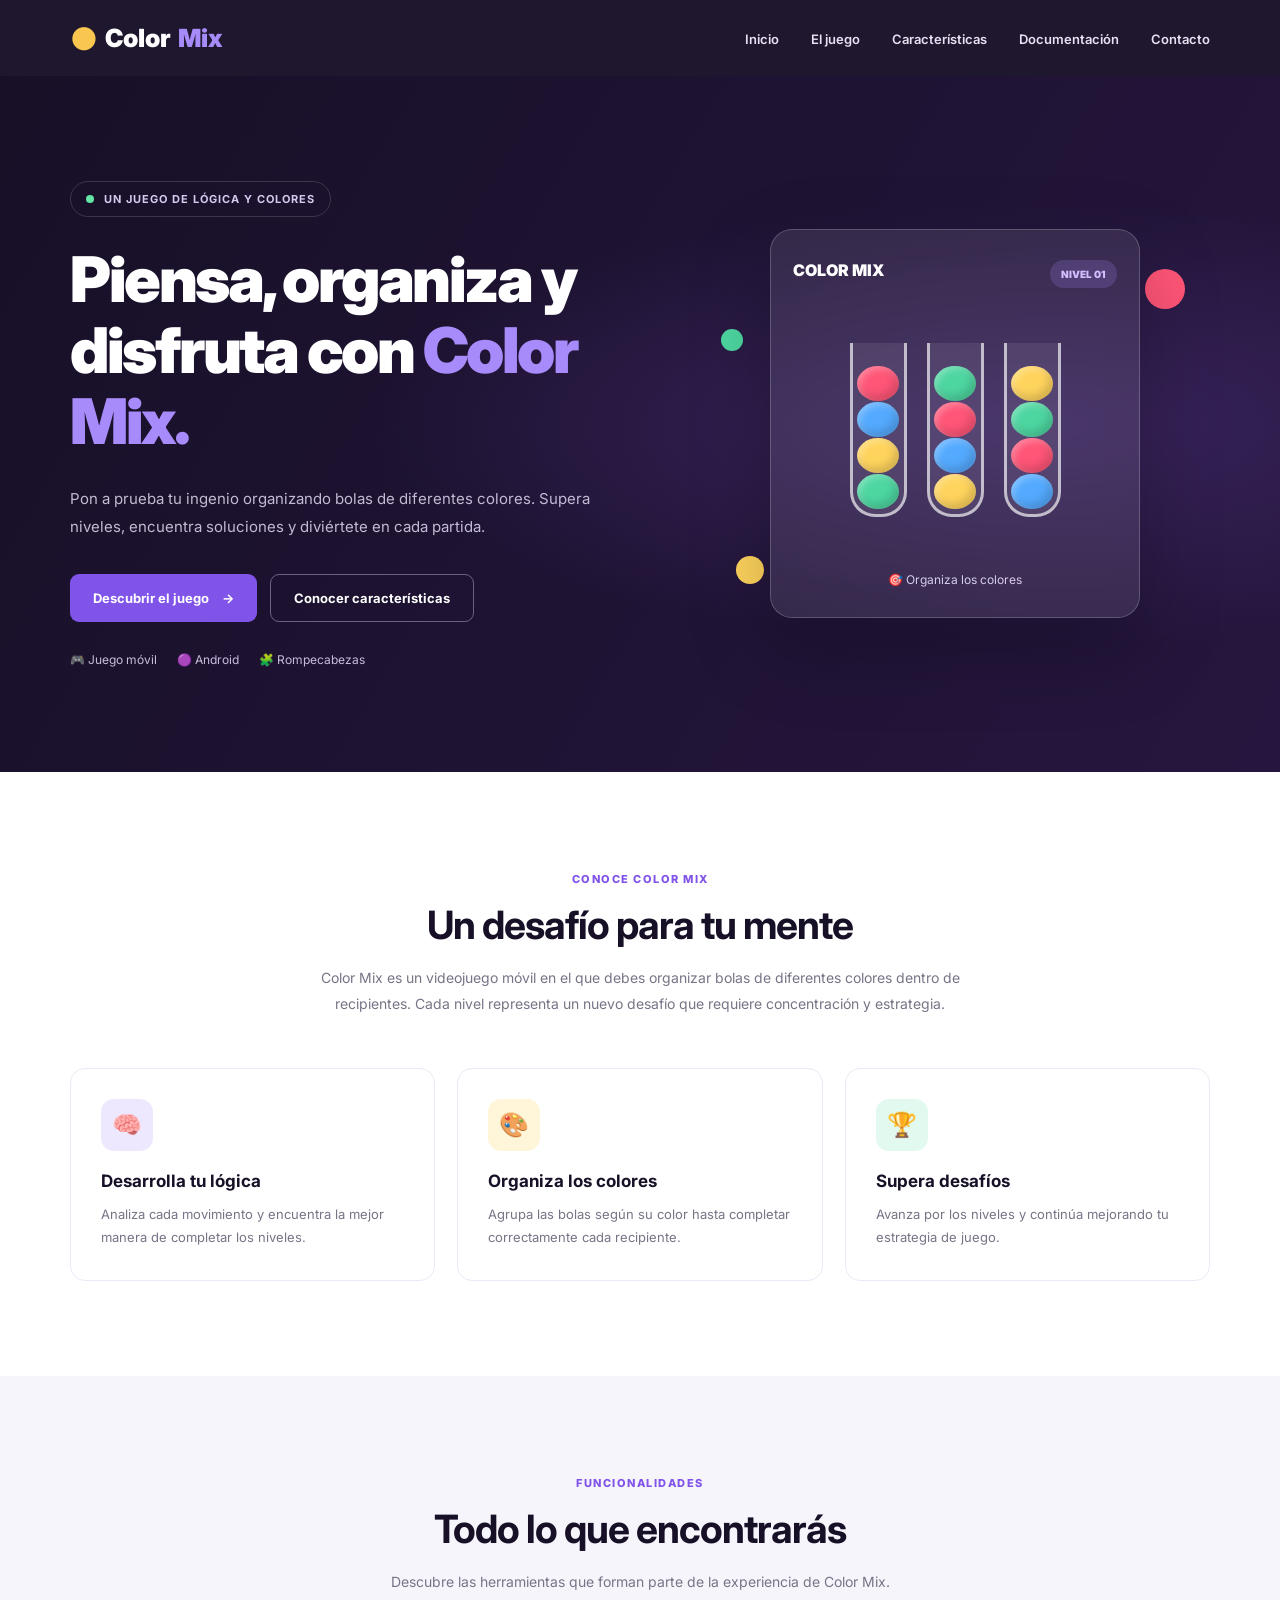
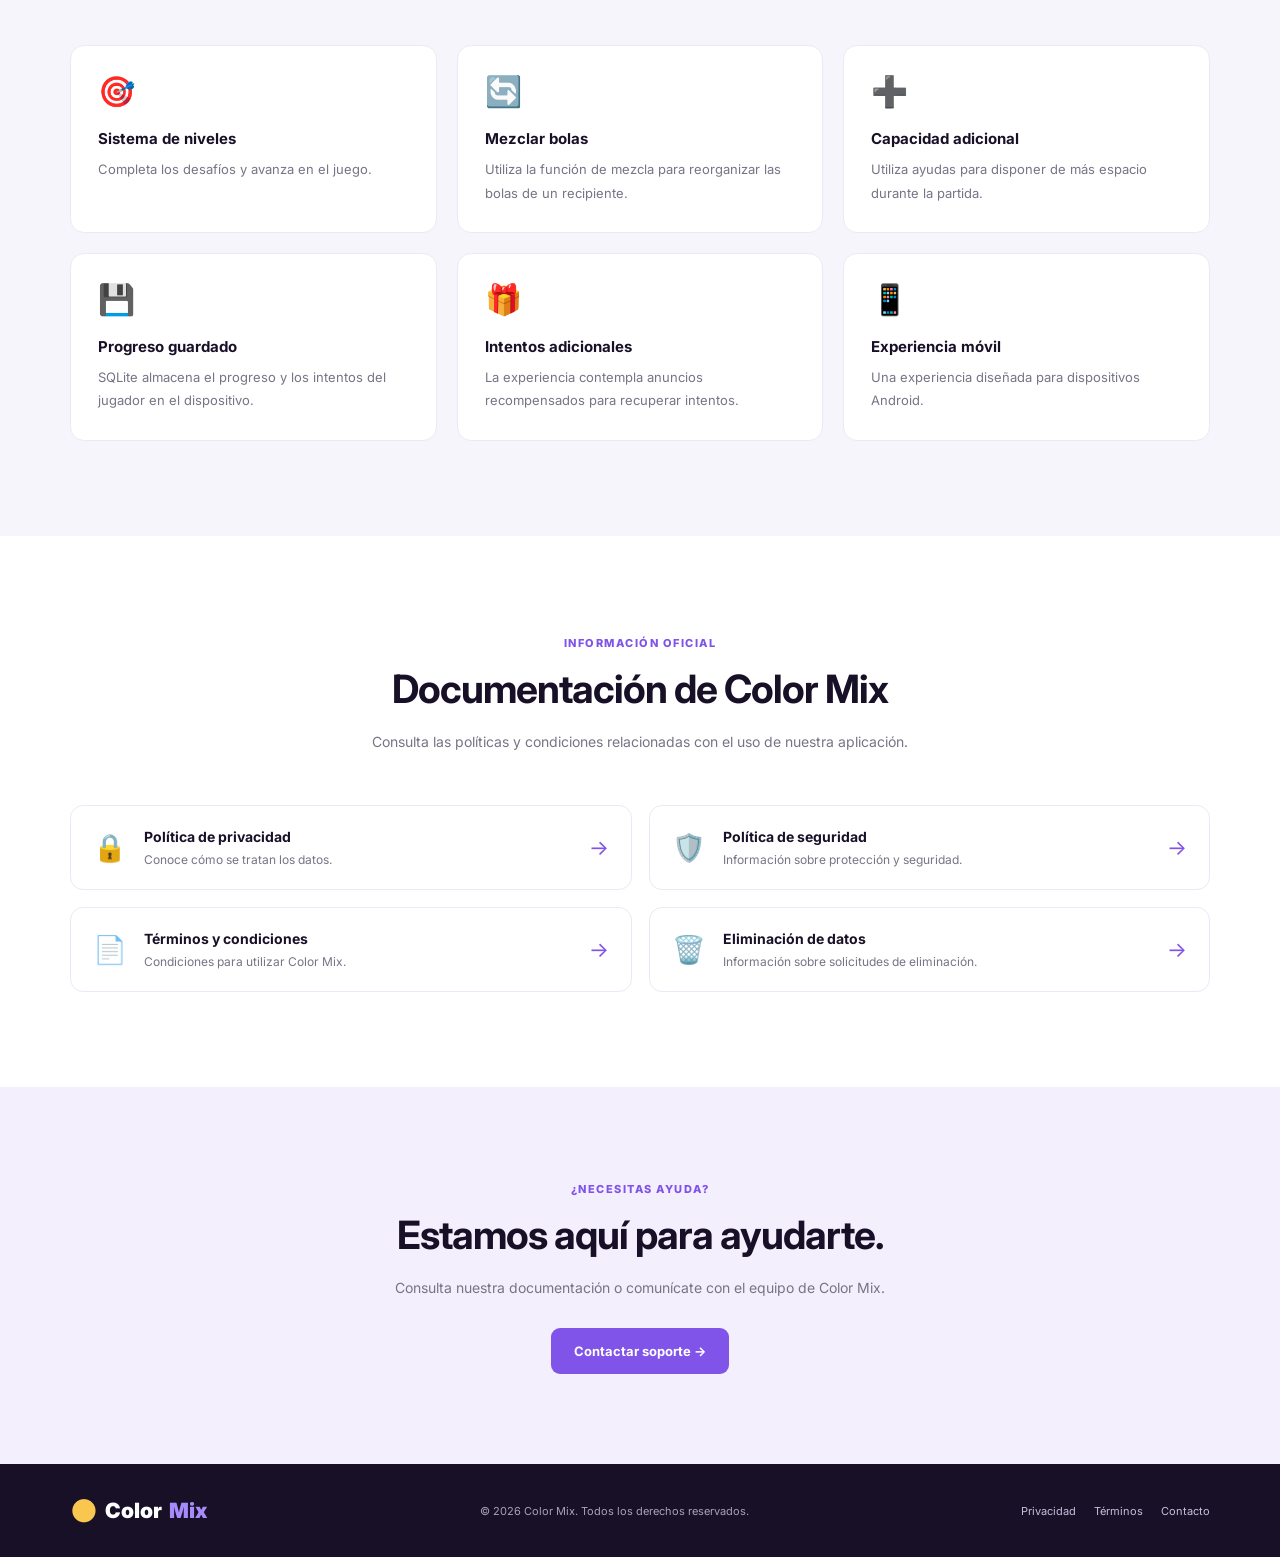
==== index.html @ a649b4f4 "first commit" ====
<!DOCTYPE html>
<html lang="es">
<head>
    <meta charset="UTF-8">
    <meta name="viewport" content="width=device-width, initial-scale=1.0">

    <meta name="description"
          content="Descubre Color Mix, un divertido juego móvil de lógica donde debes organizar bolas de colores en diferentes recipientes.">

    <meta name="theme-color" content="#171027">

    <title>Color Mix | Juego de colores</title>

    <link rel="stylesheet" href="css/styles.css">
</head>

<body>

    <!-- NAVEGACIÓN -->
    <header class="header">
        <nav class="navbar container">

            <a href="#inicio" class="logo">
                <span class="logo-icon">●</span>
                Color<span>Mix</span>
            </a>

            <button class="menu-toggle"
                    id="menuToggle"
                    aria-label="Abrir menú"
                    aria-expanded="false">
                ☰
            </button>

            <ul class="nav-links" id="navLinks">
                <li><a href="#inicio">Inicio</a></li>
                <li><a href="#juego">El juego</a></li>
                <li><a href="#caracteristicas">Características</a></li>
                <li><a href="#documentacion">Documentación</a></li>
                <li><a href="#contacto">Contacto</a></li>
            </ul>

        </nav>
    </header>


    <main>

        <!-- PRESENTACIÓN -->
        <section class="hero" id="inicio">

            <div class="container hero-content">

                <div class="hero-text">

                    <span class="eyebrow">
                        <span class="status-dot"></span>
                        UN JUEGO DE LÓGICA Y COLORES
                    </span>

                    <h1>
                        Piensa, organiza
                        y disfruta con
                        <span>Color Mix.</span>
                    </h1>

                    <p>
                        Pon a prueba tu ingenio organizando bolas de
                        diferentes colores. Supera niveles, encuentra
                        soluciones y diviértete en cada partida.
                    </p>

                    <div class="hero-buttons">
                        <a href="#juego" class="btn btn-primary">
                            Descubrir el juego
                            <span>→</span>
                        </a>

                        <a href="#caracteristicas" class="btn btn-outline">
                            Conocer características
                        </a>
                    </div>

                    <div class="hero-info">
                        <span>🎮 Juego móvil</span>
                        <span>🟣 Android</span>
                        <span>🧩 Rompecabezas</span>
                    </div>

                </div>


                <!-- ILUSTRACIÓN TEMPORAL DEL JUEGO -->
                <div class="hero-visual">

                    <div class="game-card">

                        <div class="game-card-header">
                            <span>COLOR MIX</span>
                            <span class="level-badge">NIVEL 01</span>
                        </div>

                        <div class="tubes">

                            <div class="tube">
                                <span class="ball ball-red"></span>
                                <span class="ball ball-blue"></span>
                                <span class="ball ball-yellow"></span>
                                <span class="ball ball-green"></span>
                            </div>

                            <div class="tube">
                                <span class="ball ball-green"></span>
                                <span class="ball ball-red"></span>
                                <span class="ball ball-blue"></span>
                                <span class="ball ball-yellow"></span>
                            </div>

                            <div class="tube">
                                <span class="ball ball-yellow"></span>
                                <span class="ball ball-green"></span>
                                <span class="ball ball-red"></span>
                                <span class="ball ball-blue"></span>
                            </div>

                        </div>

                        <div class="game-card-footer">
                            <span>🎯 Organiza los colores</span>
                        </div>

                    </div>

                    <div class="floating-ball floating-one"></div>
                    <div class="floating-ball floating-two"></div>
                    <div class="floating-ball floating-three"></div>

                </div>

            </div>

        </section>


        <!-- SOBRE EL JUEGO -->
        <section class="section" id="juego">

            <div class="container">

                <div class="section-heading">
                    <span class="section-label">CONOCE COLOR MIX</span>

                    <h2>Un desafío para tu mente</h2>

                    <p>
                        Color Mix es un videojuego móvil en el que debes
                        organizar bolas de diferentes colores dentro
                        de recipientes. Cada nivel representa un nuevo
                        desafío que requiere concentración y estrategia.
                    </p>
                </div>

                <div class="about-grid">

                    <article class="about-card">
                        <div class="card-icon purple">🧠</div>
                        <h3>Desarrolla tu lógica</h3>
                        <p>
                            Analiza cada movimiento y encuentra la
                            mejor manera de completar los niveles.
                        </p>
                    </article>

                    <article class="about-card">
                        <div class="card-icon yellow">🎨</div>
                        <h3>Organiza los colores</h3>
                        <p>
                            Agrupa las bolas según su color hasta
                            completar correctamente cada recipiente.
                        </p>
                    </article>

                    <article class="about-card">
                        <div class="card-icon green">🏆</div>
                        <h3>Supera desafíos</h3>
                        <p>
                            Avanza por los niveles y continúa
                            mejorando tu estrategia de juego.
                        </p>
                    </article>

                </div>

            </div>

        </section>


        <!-- CARACTERÍSTICAS -->
        <section class="section features-section" id="caracteristicas">

            <div class="container">

                <div class="section-heading">
                    <span class="section-label">FUNCIONALIDADES</span>

                    <h2>Todo lo que encontrarás</h2>

                    <p>
                        Descubre las herramientas que forman parte
                        de la experiencia de Color Mix.
                    </p>
                </div>

                <div class="features-grid">

                    <article class="feature-card">
                        <span class="feature-icon">🎯</span>
                        <h3>Sistema de niveles</h3>
                        <p>
                            Completa los desafíos y avanza en el juego.
                        </p>
                    </article>

                    <article class="feature-card">
                        <span class="feature-icon">🔄</span>
                        <h3>Mezclar bolas</h3>
                        <p>
                            Utiliza la función de mezcla para reorganizar
                            las bolas de un recipiente.
                        </p>
                    </article>

                    <article class="feature-card">
                        <span class="feature-icon">➕</span>
                        <h3>Capacidad adicional</h3>
                        <p>
                            Utiliza ayudas para disponer de más espacio
                            durante la partida.
                        </p>
                    </article>

                    <article class="feature-card">
                        <span class="feature-icon">💾</span>
                        <h3>Progreso guardado</h3>
                        <p>
                            SQLite almacena el progreso y los intentos
                            del jugador en el dispositivo.
                        </p>
                    </article>

                    <article class="feature-card">
                        <span class="feature-icon">🎁</span>
                        <h3>Intentos adicionales</h3>
                        <p>
                            La experiencia contempla anuncios
                            recompensados para recuperar intentos.
                        </p>
                    </article>

                    <article class="feature-card">
                        <span class="feature-icon">📱</span>
                        <h3>Experiencia móvil</h3>
                        <p>
                            Una experiencia diseñada para dispositivos
                            Android.
                        </p>
                    </article>

                </div>

            </div>

        </section>


        <!-- DOCUMENTACIÓN -->
        <section class="section documentation-section" id="documentacion">

            <div class="container">

                <div class="section-heading">
                    <span class="section-label">INFORMACIÓN OFICIAL</span>

                    <h2>Documentación de Color Mix</h2>

                    <p>
                        Consulta las políticas y condiciones relacionadas
                        con el uso de nuestra aplicación.
                    </p>
                </div>

                <div class="documents-grid">

                    <a href="pages/privacidad.html" class="document-card">
                        <span>🔒</span>
                        <div>
                            <h3>Política de privacidad</h3>
                            <p>Conoce cómo se tratan los datos.</p>
                        </div>
                        <span class="document-arrow">→</span>
                    </a>

                    <a href="pages/seguridad.html" class="document-card">
                        <span>🛡️</span>
                        <div>
                            <h3>Política de seguridad</h3>
                            <p>Información sobre protección y seguridad.</p>
                        </div>
                        <span class="document-arrow">→</span>
                    </a>

                    <a href="pages/terminos.html" class="document-card">
                        <span>📄</span>
                        <div>
                            <h3>Términos y condiciones</h3>
                            <p>Condiciones para utilizar Color Mix.</p>
                        </div>
                        <span class="document-arrow">→</span>
                    </a>

                    <a href="pages/eliminacion-datos.html" class="document-card">
                        <span>🗑️</span>
                        <div>
                            <h3>Eliminación de datos</h3>
                            <p>Información sobre solicitudes de eliminación.</p>
                        </div>
                        <span class="document-arrow">→</span>
                    </a>

                </div>

            </div>

        </section>


        <!-- CONTACTO -->
        <section class="contact-section" id="contacto">

            <div class="container contact-content">

                <span class="section-label">¿NECESITAS AYUDA?</span>

                <h2>Estamos aquí para ayudarte.</h2>

                <p>
                    Consulta nuestra documentación o comunícate
                    con el equipo de Color Mix.
                </p>

                <!-- Agregaremos el correo cuando lo definamos -->
                <a href="mailto:soporte@colormixgame.com"
                   class="btn btn-primary">
                    Contactar soporte →
                </a>

            </div>

        </section>

    </main>


    <!-- PIE DE PÁGINA -->
    <footer class="footer">

        <div class="container footer-content">

            <a href="#inicio" class="logo footer-logo">
                <span class="logo-icon">●</span>
                Color<span>Mix</span>
            </a>

            <p>
                © <span id="currentYear"></span> Color Mix.
                Todos los derechos reservados.
            </p>

            <div class="footer-links">
                <a href="pages/privacidad.html">Privacidad</a>
                <a href="pages/terminos.html">Términos</a>
                <a href="pages/contacto.html">Contacto</a>
            </div>

        </div>

    </footer>


    <script src="js/script.js"></script>

</body>
</html>
---- css/styles.css ----
/* =================================
   CONFIGURACIÓN GENERAL
================================= */

@import url('https://fonts.googleapis.com/css2?family=Inter:wght@400;500;600;700;800;900&display=swap');

:root {
    --primary: #8053e9;
    --primary-dark: #6135c4;
    --dark: #171027;
    --dark-light: #211638;
    --text: #292438;
    --muted: #777486;
    --background: #ffffff;
    --light: #f7f5fc;
    --border: #ece8f5;
}

* {
    margin: 0;
    padding: 0;
    box-sizing: border-box;
}

html {
    scroll-behavior: smooth;
    scroll-padding-top: 85px;
}

body {
    font-family: 'Inter', sans-serif;
    color: var(--text);
    background: var(--background);
}

a {
    text-decoration: none;
}

.container {
    width: min(1140px, 90%);
    margin: auto;
}


/* =================================
   NAVEGACIÓN
================================= */

.header {
    position: sticky;
    top: 0;
    z-index: 1000;
    background: rgba(23, 16, 39, 0.97);
    backdrop-filter: blur(12px);
}

.navbar {
    height: 76px;
    display: flex;
    justify-content: space-between;
    align-items: center;
}

.logo {
    color: white;
    font-size: 25px;
    font-weight: 900;
    display: flex;
    align-items: center;
    gap: 7px;
}

.logo > span:last-child {
    color: #a78bfa;
}

.logo-icon {
    color: #f9c74f;
    font-size: 31px;
}

.nav-links {
    display: flex;
    align-items: center;
    gap: 32px;
    list-style: none;
}

.nav-links a {
    color: #e7e1f3;
    font-size: 13px;
    font-weight: 600;
    transition: color 0.2s;
}

.nav-links a:hover {
    color: #b69aff;
}

.menu-toggle {
    display: none;
    border: none;
    background: transparent;
    color: white;
    font-size: 28px;
    cursor: pointer;
}


/* =================================
   PRESENTACIÓN PRINCIPAL
================================= */

.hero {
    background:
        radial-gradient(ellipse at 80% 50%, #39245d 0%, transparent 45%),
        linear-gradient(120deg, #171027, #26163f);

    color: white;
    padding: 105px 0;
    overflow: hidden;
}

.hero-content {
    display: grid;
    grid-template-columns: 1fr 0.9fr;
    align-items: center;
    gap: 65px;
}

.eyebrow {
    display: inline-flex;
    align-items: center;
    gap: 10px;
    padding: 10px 15px;
    border: 1px solid rgba(255,255,255,0.15);
    border-radius: 30px;
    color: #d5c9ed;
    font-size: 11px;
    font-weight: 700;
    letter-spacing: 1px;
}

.status-dot {
    width: 8px;
    height: 8px;
    border-radius: 50%;
    background: #64e6a5;
}

.hero h1 {
    font-size: clamp(40px, 5vw, 63px);
    font-weight: 900;
    line-height: 1.13;
    margin: 27px 0;
    letter-spacing: -2.5px;
}

.hero h1 span {
    color: #a78bfa;
}

.hero-text > p {
    color: #c3bad3;
    line-height: 1.9;
    font-size: 15px;
    max-width: 520px;
}

.hero-buttons {
    display: flex;
    gap: 13px;
    flex-wrap: wrap;
    margin-top: 32px;
}

.btn {
    display: inline-flex;
    justify-content: center;
    align-items: center;
    gap: 13px;
    padding: 15px 23px;
    border-radius: 9px;
    font-size: 13px;
    font-weight: 700;
    transition: 0.2s;
}

.btn-primary {
    background: var(--primary);
    color: white;
}

.btn-primary:hover {
    background: var(--primary-dark);
    transform: translateY(-3px);
}

.btn-outline {
    color: white;
    border: 1px solid #6f607f;
}

.btn-outline:hover {
    background: rgba(255,255,255,0.09);
}

.hero-info {
    display: flex;
    flex-wrap: wrap;
    gap: 20px;
    margin-top: 30px;
    color: #c8bddb;
    font-size: 12px;
}


/* =================================
   ILUSTRACIÓN DEL JUEGO
================================= */

.hero-visual {
    min-height: 390px;
    display: flex;
    justify-content: center;
    align-items: center;
    position: relative;
}

.game-card {
    width: min(100%, 370px);
    padding: 30px 22px;
    border: 1px solid rgba(255,255,255,0.2);
    background: rgba(255,255,255,0.09);
    border-radius: 22px;
    backdrop-filter: blur(15px);
    box-shadow: 0 30px 80px rgba(0,0,0,0.25);
    z-index: 2;
}

.game-card-header {
    display: flex;
    justify-content: space-between;
    color: white;
    font-weight: 900;
    font-size: 16px;
}

.level-badge {
    color: #d4c0ff;
    font-size: 10px;
    background: rgba(167,139,250,0.2);
    padding: 8px 11px;
    border-radius: 20px;
}

.tubes {
    display: flex;
    justify-content: center;
    gap: 20px;
    margin: 55px 0;
}

.tube {
    width: 57px;
    height: 174px;
    display: flex;
    flex-direction: column;
    justify-content: flex-end;
    align-items: center;
    gap: 1px;
    overflow: hidden;
    border: 3px solid rgba(255,255,255,0.65);
    border-top: none;
    border-radius: 0 0 25px 25px;
    background: rgba(255,255,255,0.08);
    padding-bottom: 5px;
}

.ball {
    width: 42px;
    height: 35px;
    border-radius: 50%;
    flex-shrink: 0;
    box-shadow: inset -4px -5px 8px rgba(0,0,0,0.17),
                inset 3px 3px 7px rgba(255,255,255,0.3);
}

.ball-red {
    background: #ff5577;
}

.ball-blue {
    background: #54aaff;
}

.ball-yellow {
    background: #ffd45d;
}

.ball-green {
    background: #4dd6a0;
}

.game-card-footer {
    text-align: center;
    color: #d9cdec;
    font-size: 12px;
}

.floating-ball {
    width: 40px;
    height: 40px;
    border-radius: 50%;
    position: absolute;
}

.floating-one {
    background: #ff5577;
    top: 40px;
    right: 25px;
}

.floating-two {
    background: #ffd45d;
    bottom: 35px;
    left: 35px;
    width: 28px;
    height: 28px;
}

.floating-three {
    background: #4dd6a0;
    top: 100px;
    left: 20px;
    width: 22px;
    height: 22px;
}


/* =================================
   SECCIONES GENERALES
================================= */

.section {
    padding: 95px 0;
}

.section-heading {
    max-width: 680px;
    margin: 0 auto 50px;
    text-align: center;
}

.section-label {
    display: inline-block;
    color: var(--primary);
    font-size: 11px;
    font-weight: 800;
    letter-spacing: 1.5px;
    margin-bottom: 15px;
}

.section-heading h2,
.contact-content h2 {
    color: var(--dark);
    font-size: clamp(29px, 4vw, 39px);
    letter-spacing: -1px;
    margin-bottom: 17px;
}

.section-heading > p {
    color: var(--muted);
    font-size: 14px;
    line-height: 1.9;
}


/* =================================
   SOBRE COLOR MIX
================================= */

.about-grid {
    display: grid;
    grid-template-columns: repeat(3, 1fr);
    gap: 22px;
}

.about-card {
    border: 1px solid var(--border);
    padding: 30px;
    border-radius: 15px;
    transition: 0.25s;
}

.about-card:hover,
.feature-card:hover,
.document-card:hover {
    transform: translateY(-5px);
    box-shadow: 0 15px 40px rgba(60,35,100,0.08);
}

.card-icon {
    width: 52px;
    height: 52px;
    display: grid;
    place-items: center;
    border-radius: 13px;
    font-size: 24px;
    margin-bottom: 20px;
}

.purple {
    background: #eee8ff;
}

.yellow {
    background: #fff5d9;
}

.green {
    background: #e2f9ef;
}

.about-card h3 {
    color: var(--dark);
    font-size: 17px;
    margin-bottom: 12px;
}

.about-card p {
    color: var(--muted);
    font-size: 13px;
    line-height: 1.8;
}


/* =================================
   CARACTERÍSTICAS
================================= */

.features-section {
    background: var(--light);
}

.features-grid {
    display: grid;
    grid-template-columns: repeat(3, 1fr);
    gap: 20px;
}

.feature-card {
    padding: 27px;
    border-radius: 14px;
    border: 1px solid var(--border);
    background: white;
    transition: 0.25s;
}

.feature-icon {
    font-size: 30px;
    display: inline-block;
    margin-bottom: 20px;
}

.feature-card h3 {
    color: var(--dark);
    font-size: 15px;
    margin-bottom: 10px;
}

.feature-card p {
    color: var(--muted);
    font-size: 13px;
    line-height: 1.8;
}


/* =================================
   DOCUMENTACIÓN
================================= */

.documentation-section {
    background: white;
}

.documents-grid {
    display: grid;
    grid-template-columns: repeat(2, 1fr);
    gap: 17px;
}

.document-card {
    display: flex;
    align-items: center;
    gap: 17px;
    padding: 22px;
    border: 1px solid var(--border);
    border-radius: 13px;
    transition: 0.25s;
}

.document-card > span:first-child {
    font-size: 27px;
}

.document-card h3 {
    color: var(--dark);
    font-size: 14px;
    margin-bottom: 7px;
}

.document-card p {
    color: var(--muted);
    font-size: 12px;
}

.document-arrow {
    margin-left: auto;
    color: var(--primary);
    font-size: 21px;
}


/* =================================
   CONTACTO
================================= */

.contact-section {
    text-align: center;
    padding: 90px 0;
    background: #f3effc;
}

.contact-content {
    max-width: 650px;
}

.contact-content p {
    color: var(--muted);
    font-size: 14px;
    line-height: 1.8;
    margin: 15px 0 28px;
}


/* =================================
   PIE DE PÁGINA
================================= */

.footer {
    background: var(--dark);
    color: white;
    padding: 28px 0;
}

.footer-content {
    display: flex;
    align-items: center;
    justify-content: space-between;
    gap: 20px;
    flex-wrap: wrap;
}

.footer-content > p {
    color: #a9a0b8;
    font-size: 11px;
}

.footer-logo {
    font-size: 21px;
}

.footer-links {
    display: flex;
    gap: 18px;
}

.footer-links a {
    color: #c8bddb;
    font-size: 11px;
}

.footer-links a:hover {
    color: white;
}


/* =================================
   DISEÑO RESPONSIVO
================================= */

@media (max-width: 850px) {

    .hero-content {
        grid-template-columns: 1fr;
        text-align: center;
        gap: 40px;
    }

    .hero-text > p {
        margin: auto;
    }

    .hero-buttons,
    .hero-info {
        justify-content: center;
    }

    .about-grid,
    .features-grid {
        grid-template-columns: repeat(2, 1fr);
    }

    .hero-visual {
        min-height: 350px;
    }

}


@media (max-width: 650px) {

    .navbar {
        height: 68px;
    }

    .menu-toggle {
        display: block;
    }

    .nav-links {
        display: none;
        position: absolute;
        top: 68px;
        left: 0;
        width: 100%;
        padding: 20px 5%;
        background: var(--dark-light);
        flex-direction: column;
        align-items: flex-start;
        gap: 22px;
    }

    .nav-links.active {
        display: flex;
    }

    .hero {
        padding: 75px 0;
    }

    .hero h1 {
        letter-spacing: -1.5px;
    }

    .hero-buttons {
        flex-direction: column;
    }

    .hero-buttons .btn {
        width: 100%;
    }

    .about-grid,
    .features-grid,
    .documents-grid {
        grid-template-columns: 1fr;
    }

    .section {
        padding: 70px 0;
    }

    .footer-content {
        flex-direction: column;
        text-align: center;
    }

    .hero-visual {
        min-height: 320px;
    }

}
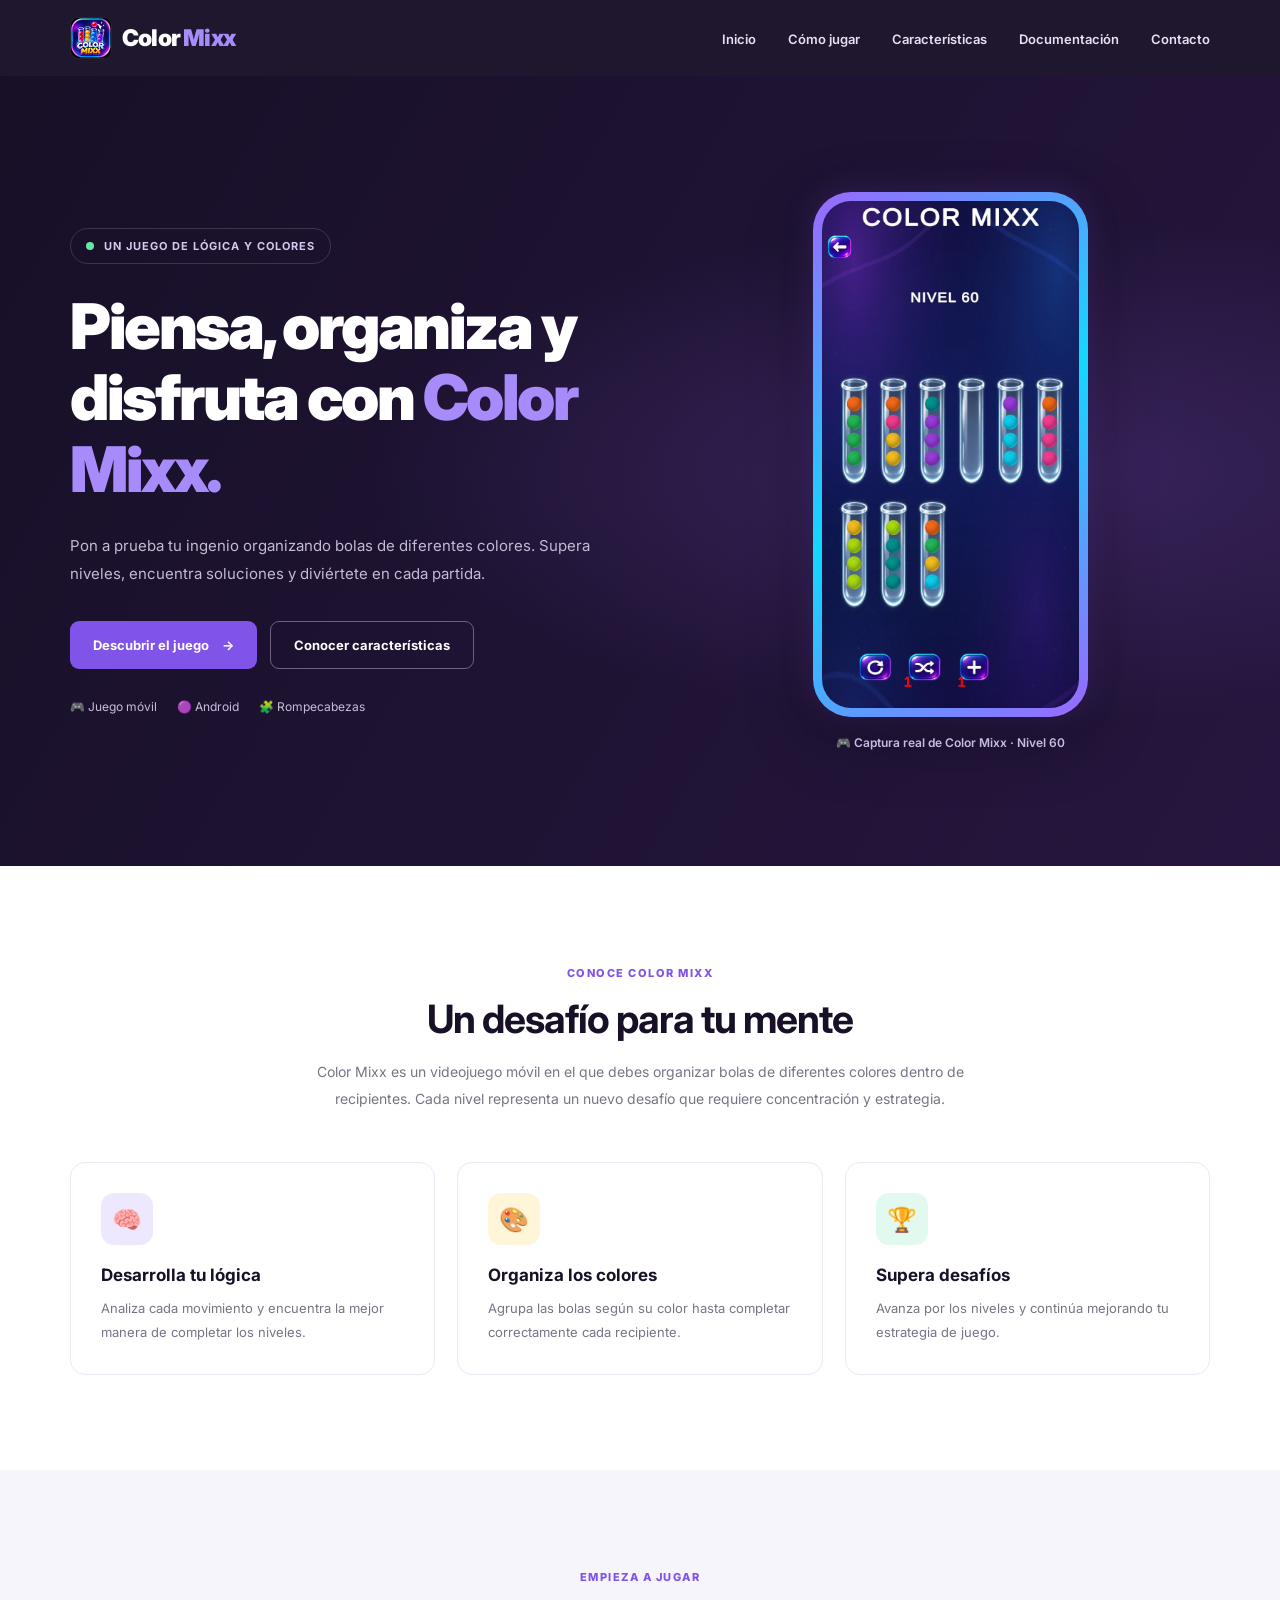
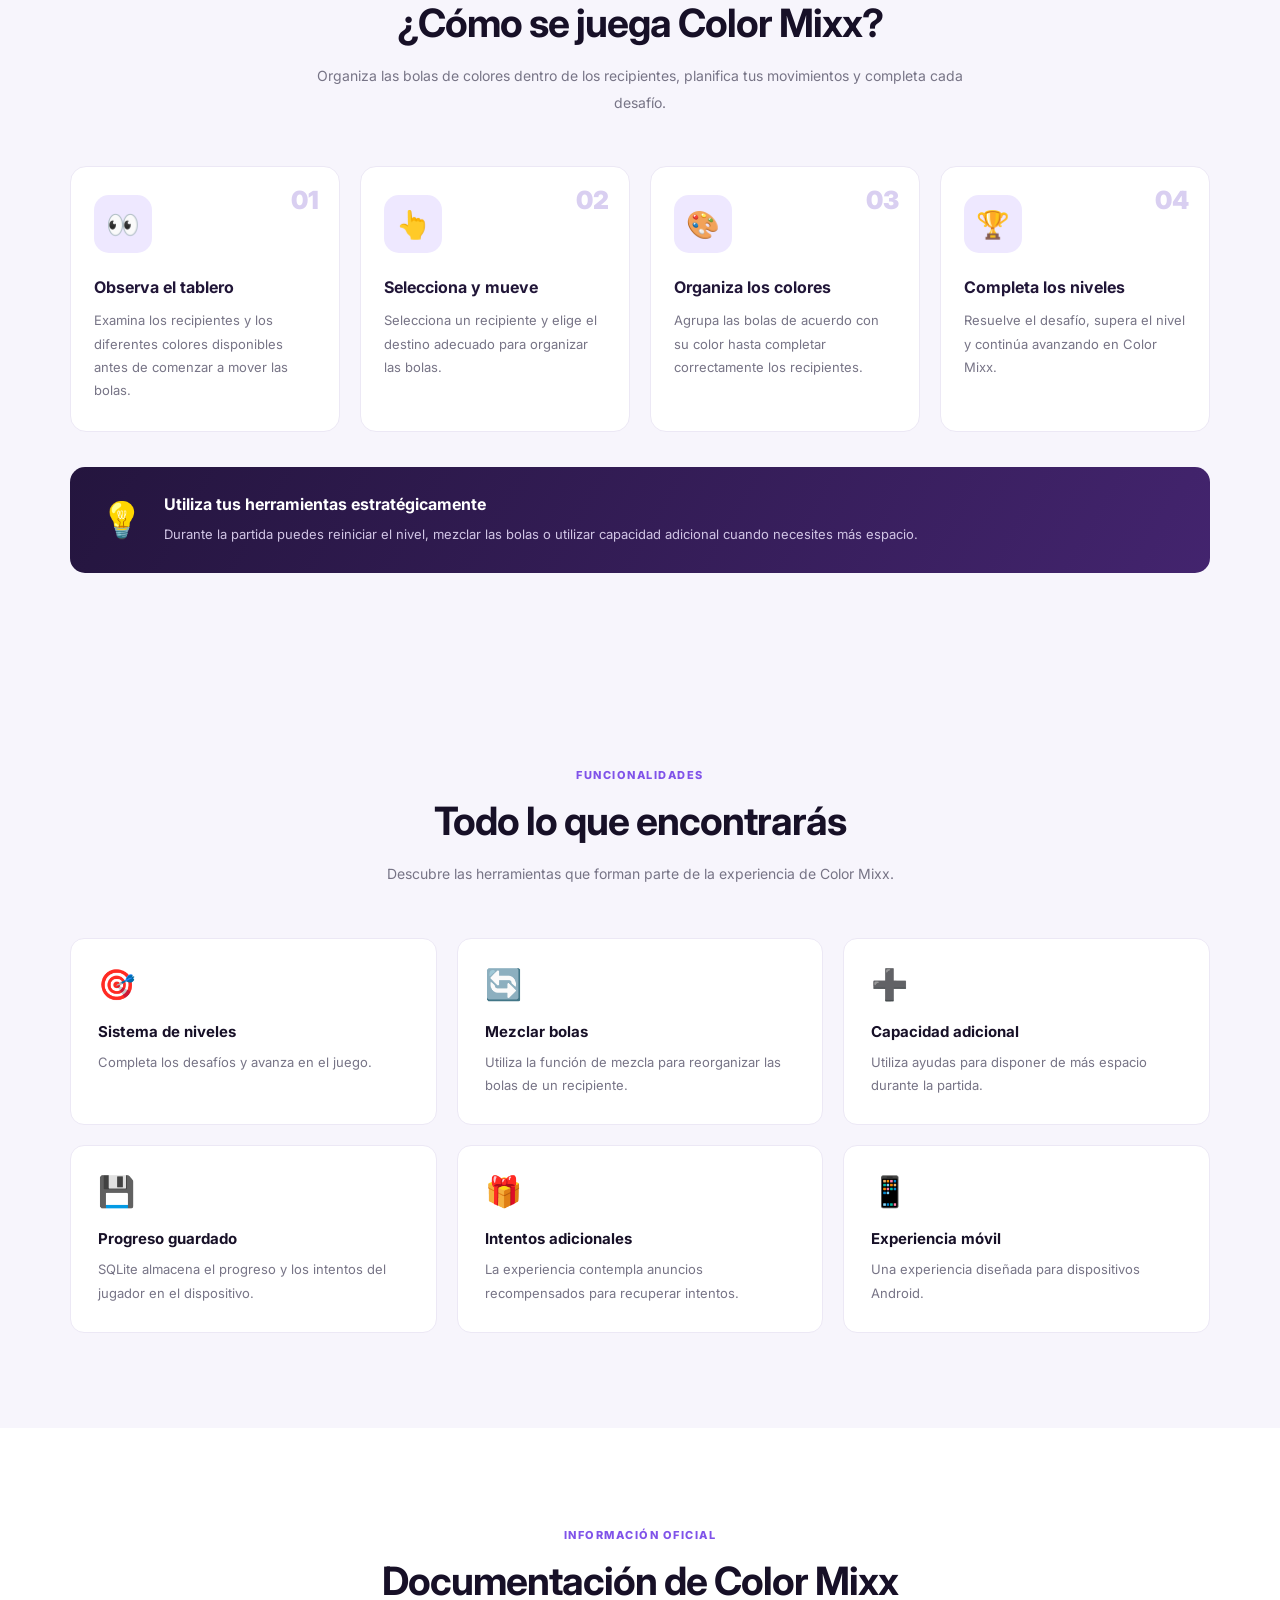
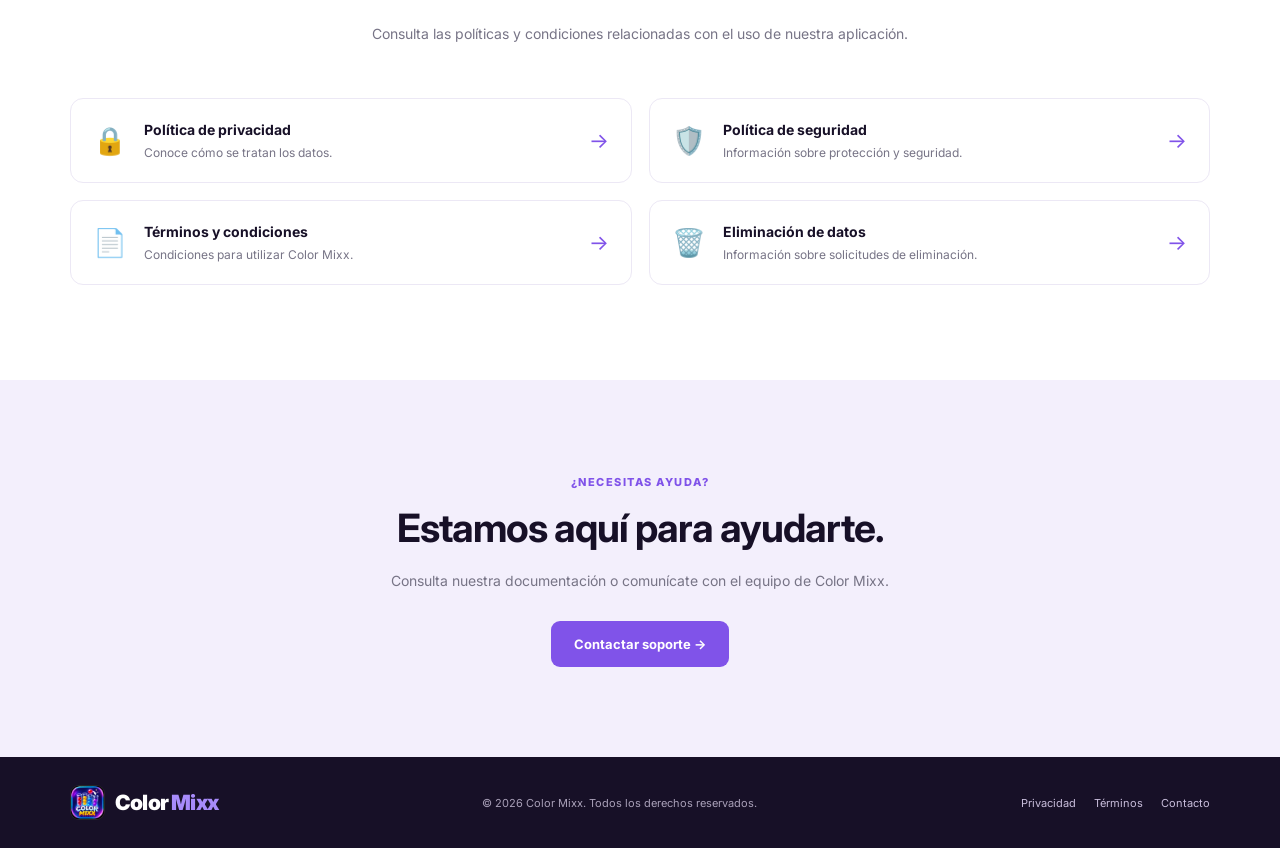
==== commit 7b578064: "funciones principales" ====
--- a/index.html
+++ b/index.html
@@ -5,11 +5,13 @@
     <meta name="viewport" content="width=device-width, initial-scale=1.0">
 
     <meta name="description"
-          content="Descubre Color Mix, un divertido juego móvil de lógica donde debes organizar bolas de colores en diferentes recipientes.">
+          content="Descubre Color Mixx, un divertido juego móvil de lógica donde debes organizar bolas de colores en diferentes recipientes.">
 
     <meta name="theme-color" content="#171027">
 
-    <title>Color Mix | Juego de colores</title>
+    <title>Color Mixx | Juego de colores</title>
+
+    <link rel="icon" type="image/png" href="images/logo.png">
 
     <link rel="stylesheet" href="css/styles.css">
 </head>
@@ -21,8 +23,12 @@
         <nav class="navbar container">
 
             <a href="#inicio" class="logo">
-                <span class="logo-icon">●</span>
-                Color<span>Mix</span>
+                <img
+                    src="images/logo.png"
+                    alt="Logotipo de Color Mix"
+                    class="logo-image"
+                >
+                <span class="logo-name">Color <span>Mixx</span></span>
             </a>
 
             <button class="menu-toggle"
@@ -34,7 +40,7 @@
 
             <ul class="nav-links" id="navLinks">
                 <li><a href="#inicio">Inicio</a></li>
-                <li><a href="#juego">El juego</a></li>
+                <li><a href="#como-jugar">Cómo jugar</a></li>
                 <li><a href="#caracteristicas">Características</a></li>
                 <li><a href="#documentacion">Documentación</a></li>
                 <li><a href="#contacto">Contacto</a></li>
@@ -61,7 +67,7 @@
                     <h1>
                         Piensa, organiza
                         y disfruta con
-                        <span>Color Mix.</span>
+                        <span>Color Mixx.</span>
                     </h1>
 
                     <p>
@@ -93,47 +99,19 @@
                 <!-- ILUSTRACIÓN TEMPORAL DEL JUEGO -->
                 <div class="hero-visual">
 
-                    <div class="game-card">
-
-                        <div class="game-card-header">
-                            <span>COLOR MIX</span>
-                            <span class="level-badge">NIVEL 01</span>
-                        </div>
-
-                        <div class="tubes">
-
-                            <div class="tube">
-                                <span class="ball ball-red"></span>
-                                <span class="ball ball-blue"></span>
-                                <span class="ball ball-yellow"></span>
-                                <span class="ball ball-green"></span>
-                            </div>
-
-                            <div class="tube">
-                                <span class="ball ball-green"></span>
-                                <span class="ball ball-red"></span>
-                                <span class="ball ball-blue"></span>
-                                <span class="ball ball-yellow"></span>
-                            </div>
-
-                            <div class="tube">
-                                <span class="ball ball-yellow"></span>
-                                <span class="ball ball-green"></span>
-                                <span class="ball ball-red"></span>
-                                <span class="ball ball-blue"></span>
-                            </div>
-
-                        </div>
-
-                        <div class="game-card-footer">
-                            <span>🎯 Organiza los colores</span>
-                        </div>
+                    <div class="phone-frame">
+
+                        <img
+                            src="images/screenshots/gameplay.jpeg"
+                            alt="Captura real de una partida de Color Mixx en el nivel 60"
+                            class="gameplay-image"
+                        >
 
                     </div>
 
-                    <div class="floating-ball floating-one"></div>
-                    <div class="floating-ball floating-two"></div>
-                    <div class="floating-ball floating-three"></div>
+                    <p class="gameplay-caption">
+                        🎮 Captura real de Color Mixx · Nivel 60
+                    </p>
 
                 </div>
 
@@ -148,12 +126,12 @@
             <div class="container">
 
                 <div class="section-heading">
-                    <span class="section-label">CONOCE COLOR MIX</span>
+                    <span class="section-label">CONOCE COLOR MIXX</span>
 
                     <h2>Un desafío para tu mente</h2>
 
                     <p>
-                        Color Mix es un videojuego móvil en el que debes
+                        Color Mixx es un videojuego móvil en el que debes
                         organizar bolas de diferentes colores dentro
                         de recipientes. Cada nivel representa un nuevo
                         desafío que requiere concentración y estrategia.
@@ -195,6 +173,94 @@
 
         </section>
 
+        <!-- CÓMO JUGAR -->
+        <section class="section how-to-section" id="como-jugar">
+
+            <div class="container">
+
+                <div class="section-heading">
+                    <span class="section-label">EMPIEZA A JUGAR</span>
+
+                    <h2>¿Cómo se juega Color Mixx?</h2>
+
+                    <p>
+                        Organiza las bolas de colores dentro de los recipientes,
+                        planifica tus movimientos y completa cada desafío.
+                    </p>
+                </div>
+
+                <div class="steps-grid">
+
+                    <article class="step-card">
+                        <div class="step-number">01</div>
+                        <div class="step-icon">👀</div>
+
+                        <h3>Observa el tablero</h3>
+
+                        <p>
+                            Examina los recipientes y los diferentes colores
+                            disponibles antes de comenzar a mover las bolas.
+                        </p>
+                    </article>
+
+                    <article class="step-card">
+                        <div class="step-number">02</div>
+                        <div class="step-icon">👆</div>
+
+                        <h3>Selecciona y mueve</h3>
+
+                        <p>
+                            Selecciona un recipiente y elige el destino
+                            adecuado para organizar las bolas.
+                        </p>
+                    </article>
+
+                    <article class="step-card">
+                        <div class="step-number">03</div>
+                        <div class="step-icon">🎨</div>
+
+                        <h3>Organiza los colores</h3>
+
+                        <p>
+                            Agrupa las bolas de acuerdo con su color
+                            hasta completar correctamente los recipientes.
+                        </p>
+                    </article>
+
+                    <article class="step-card">
+                        <div class="step-number">04</div>
+                        <div class="step-icon">🏆</div>
+
+                        <h3>Completa los niveles</h3>
+
+                        <p>
+                            Resuelve el desafío, supera el nivel y
+                            continúa avanzando en Color Mixx.
+                        </p>
+                    </article>
+
+                </div>
+
+                <div class="game-tips">
+
+                    <div class="game-tips-icon">💡</div>
+
+                    <div>
+                        <h3>Utiliza tus herramientas estratégicamente</h3>
+
+                        <p>
+                            Durante la partida puedes reiniciar el nivel,
+                            mezclar las bolas o utilizar capacidad adicional
+                            cuando necesites más espacio.
+                        </p>
+                    </div>
+
+                </div>
+
+            </div>
+
+        </section>
+
 
         <!-- CARACTERÍSTICAS -->
         <section class="section features-section" id="caracteristicas">
@@ -208,7 +274,7 @@
 
                     <p>
                         Descubre las herramientas que forman parte
-                        de la experiencia de Color Mix.
+                        de la experiencia de Color Mixx.
                     </p>
                 </div>
 
@@ -282,7 +348,7 @@
                 <div class="section-heading">
                     <span class="section-label">INFORMACIÓN OFICIAL</span>
 
-                    <h2>Documentación de Color Mix</h2>
+                    <h2>Documentación de Color Mixx</h2>
 
                     <p>
                         Consulta las políticas y condiciones relacionadas
@@ -314,7 +380,7 @@
                         <span>📄</span>
                         <div>
                             <h3>Términos y condiciones</h3>
-                            <p>Condiciones para utilizar Color Mix.</p>
+                            <p>Condiciones para utilizar Color Mixx.</p>
                         </div>
                         <span class="document-arrow">→</span>
                     </a>
@@ -346,11 +412,11 @@
 
                 <p>
                     Consulta nuestra documentación o comunícate
-                    con el equipo de Color Mix.
+                    con el equipo de Color Mixx.
                 </p>
 
                 <!-- Agregaremos el correo cuando lo definamos -->
-                <a href="mailto:soporte@colormixgame.com"
+                <a href="mailto:managexrmr@gmail.com"
                    class="btn btn-primary">
                     Contactar soporte →
                 </a>
@@ -367,13 +433,18 @@
 
         <div class="container footer-content">
 
+            
             <a href="#inicio" class="logo footer-logo">
-                <span class="logo-icon">●</span>
-                Color<span>Mix</span>
+                <img
+                    src="images/logo.png"
+                    alt="Logotipo de Color Mixx"
+                    class="logo-image"
+                >
+                <span class="logo-name">Color <span>Mixx</span></span>
             </a>
 
             <p>
-                © <span id="currentYear"></span> Color Mix.
+                © <span id="currentYear"></span> Color Mixx.
                 Todos los derechos reservados.
             </p>
 
--- a/css/styles.css
+++ b/css/styles.css
@@ -62,23 +62,45 @@
     align-items: center;
 }
 
+/*caambios desde aqui*/
 .logo {
+    display: flex;
+    align-items: center;
+    gap: 10px;
     color: white;
-    font-size: 25px;
+    font-size: 23px;
     font-weight: 900;
-    display: flex;
-    align-items: center;
-    gap: 7px;
-}
-
-.logo > span:last-child {
+}
+
+.logo-image {
+    width: 42px;
+    height: 42px;
+    object-fit: cover;
+    border-radius: 9px;
+    background: #000;
+    border: 1px solid rgba(255,255,255,0.15);
+}
+
+.logo-name {
+    color: white;
+    letter-spacing: -0.8px;
+}
+
+.logo-name span {
     color: #a78bfa;
 }
 
-.logo-icon {
-    color: #f9c74f;
-    font-size: 31px;
-}
+.footer-logo .logo-image {
+    width: 35px;
+    height: 35px;
+}
+
+.footer-logo .logo-name {
+    font-size: 21px;
+}
+
+/**/
+
 
 .nav-links {
     display: flex;
@@ -221,123 +243,62 @@
 ================================= */
 
 .hero-visual {
-    min-height: 390px;
-    display: flex;
+    display: flex;
+    flex-direction: column;
     justify-content: center;
     align-items: center;
+    gap: 18px;
     position: relative;
-}
-
-.game-card {
-    width: min(100%, 370px);
-    padding: 30px 22px;
-    border: 1px solid rgba(255,255,255,0.2);
-    background: rgba(255,255,255,0.09);
-    border-radius: 22px;
-    backdrop-filter: blur(15px);
-    box-shadow: 0 30px 80px rgba(0,0,0,0.25);
-    z-index: 2;
-}
-
-.game-card-header {
-    display: flex;
-    justify-content: space-between;
-    color: white;
-    font-weight: 900;
-    font-size: 16px;
-}
-
-.level-badge {
-    color: #d4c0ff;
-    font-size: 10px;
-    background: rgba(167,139,250,0.2);
-    padding: 8px 11px;
-    border-radius: 20px;
-}
-
-.tubes {
-    display: flex;
-    justify-content: center;
-    gap: 20px;
-    margin: 55px 0;
-}
-
-.tube {
-    width: 57px;
-    height: 174px;
-    display: flex;
-    flex-direction: column;
-    justify-content: flex-end;
-    align-items: center;
-    gap: 1px;
-    overflow: hidden;
-    border: 3px solid rgba(255,255,255,0.65);
-    border-top: none;
-    border-radius: 0 0 25px 25px;
-    background: rgba(255,255,255,0.08);
-    padding-bottom: 5px;
-}
-
-.ball {
-    width: 42px;
-    height: 35px;
-    border-radius: 50%;
-    flex-shrink: 0;
-    box-shadow: inset -4px -5px 8px rgba(0,0,0,0.17),
-                inset 3px 3px 7px rgba(255,255,255,0.3);
-}
-
-.ball-red {
-    background: #ff5577;
-}
-
-.ball-blue {
-    background: #54aaff;
-}
-
-.ball-yellow {
-    background: #ffd45d;
-}
-
-.ball-green {
-    background: #4dd6a0;
-}
-
-.game-card-footer {
+    width: 100%;
+    min-width: 0;
+    min-height: 580px;
+}
+
+.phone-frame {
+    width: 275px;
+    max-width: 100%;
+    padding: 9px;
+    border-radius: 38px;
+
+    background: linear-gradient(
+        145deg,
+        #9b67ff,
+        #11d9ff,
+        #9b67ff
+    );
+
+    box-shadow:
+        0 20px 65px rgba(0,0,0,0.35),
+        0 0 30px rgba(128,83,233,0.25);
+}
+
+.gameplay-image {
+    display: block;
+    width: 100%;
+    height: auto;
+    border-radius: 29px;
+    object-fit: contain;
+}
+
+.gameplay-caption {
+    color: #c9bbdf;
+    font-size: 12px;
+    font-weight: 600;
     text-align: center;
-    color: #d9cdec;
-    font-size: 12px;
-}
-
-.floating-ball {
-    width: 40px;
-    height: 40px;
-    border-radius: 50%;
-    position: absolute;
-}
-
-.floating-one {
-    background: #ff5577;
-    top: 40px;
-    right: 25px;
-}
-
-.floating-two {
-    background: #ffd45d;
-    bottom: 35px;
-    left: 35px;
-    width: 28px;
-    height: 28px;
-}
-
-.floating-three {
-    background: #4dd6a0;
-    top: 100px;
-    left: 20px;
-    width: 22px;
-    height: 22px;
-}
-
+}
+
+@media (max-width: 850px) {
+
+    .hero-visual {
+        min-height: auto;
+        margin-top: 20px;
+    }
+
+    .phone-frame {
+        width: min(275px, 75vw);
+    }
+
+}
 
 /* =================================
    SECCIONES GENERALES
@@ -378,7 +339,7 @@
 
 
 /* =================================
-   SOBRE COLOR MIX
+   SOBRE COLOR MIXX
 ================================= */
 
 .about-grid {
@@ -682,4 +643,214 @@
         min-height: 320px;
     }
 
+}
+
+
+/* =================================
+   AJUSTES DE DISTRIBUCIÓN
+================================= */
+
+html, body {
+    max-width: 100%;
+    overflow-x: hidden;
+}
+
+.hero-content {
+    width: min(1140px, 90%);
+    grid-template-columns:
+        minmax(0, 1fr)
+        minmax(280px, 0.9fr);
+    align-items: center;
+    gap: 45px;
+}
+
+.hero-text,
+.hero-visual {
+    min-width: 0;
+}
+
+/* TABLETAS Y PANTALLAS PEQUEÑAS */
+
+@media (max-width: 900px) {
+
+    .navbar {
+        gap: 15px;
+    }
+
+    .menu-toggle {
+        display: block;
+    }
+
+    .nav-links {
+        display: none;
+        position: absolute;
+        top: 68px;
+        left: 0;
+        width: 100%;
+        padding: 25px 5%;
+        background: #211638;
+        flex-direction: column;
+        align-items: flex-start;
+        gap: 22px;
+    }
+
+    .nav-links.active {
+        display: flex;
+    }
+
+    .hero-content {
+        grid-template-columns: minmax(0, 1fr);
+        text-align: center;
+        gap: 35px;
+    }
+
+    .hero-text > p {
+        margin-left: auto;
+        margin-right: auto;
+    }
+
+    .hero-buttons,
+    .hero-info {
+        justify-content: center;
+    }
+
+    .hero-visual {
+        min-height: auto;
+        margin-top: 15px;
+    }
+
+    .phone-frame {
+        width: 250px;
+    }
+}
+
+/* TELÉFONOS */
+
+@media (max-width: 480px) {
+
+    .hero h1 {
+        font-size: 38px;
+        letter-spacing: -1.5px;
+    }
+
+    .hero {
+        padding: 65px 0;
+    }
+
+    .phone-frame {
+        width: min(250px, 75vw);
+    }
+
+}
+
+/* =================================
+   CÓMO JUGAR COLOR MIXX
+================================= */
+
+.how-to-section {
+    background: #f7f5fc;
+}
+
+.steps-grid {
+    display: grid;
+    grid-template-columns: repeat(4, minmax(0, 1fr));
+    gap: 20px;
+}
+
+.step-card {
+    position: relative;
+    padding: 28px 23px;
+    background: white;
+    border: 1px solid #ece8f5;
+    border-radius: 16px;
+    transition: transform 0.25s, box-shadow 0.25s;
+}
+
+.step-card:hover {
+    transform: translateY(-7px);
+    box-shadow: 0 15px 35px rgba(60, 35, 100, 0.10);
+}
+
+.step-number {
+    position: absolute;
+    top: 18px;
+    right: 20px;
+    color: #d9cff1;
+    font-weight: 900;
+    font-size: 25px;
+}
+
+.step-icon {
+    width: 58px;
+    height: 58px;
+    display: grid;
+    place-items: center;
+    background: #eee8ff;
+    border-radius: 15px;
+    font-size: 27px;
+    margin-bottom: 24px;
+}
+
+.step-card h3 {
+    color: #211638;
+    font-size: 16px;
+    margin-bottom: 12px;
+}
+
+.step-card p {
+    color: #777486;
+    font-size: 13px;
+    line-height: 1.8;
+}
+
+/* CONSEJO DEL JUEGO */
+
+.game-tips {
+    display: flex;
+    align-items: center;
+    gap: 20px;
+    margin-top: 35px;
+    padding: 27px 30px;
+    border-radius: 15px;
+    background: linear-gradient(120deg, #24153e, #43246e);
+    color: white;
+}
+
+.game-tips-icon {
+    font-size: 35px;
+    flex-shrink: 0;
+}
+
+.game-tips h3 {
+    font-size: 16px;
+    margin-bottom: 9px;
+}
+
+.game-tips p {
+    color: #d1c5e5;
+    font-size: 13px;
+    line-height: 1.8;
+}
+
+/* RESPONSIVE */
+
+@media (max-width: 900px) {
+
+    .steps-grid {
+        grid-template-columns: repeat(2, minmax(0, 1fr));
+    }
+
+}
+
+@media (max-width: 480px) {
+
+    .steps-grid {
+        grid-template-columns: 1fr;
+    }
+
+    .game-tips {
+        align-items: flex-start;
+        padding: 22px;
+    }
+
 }
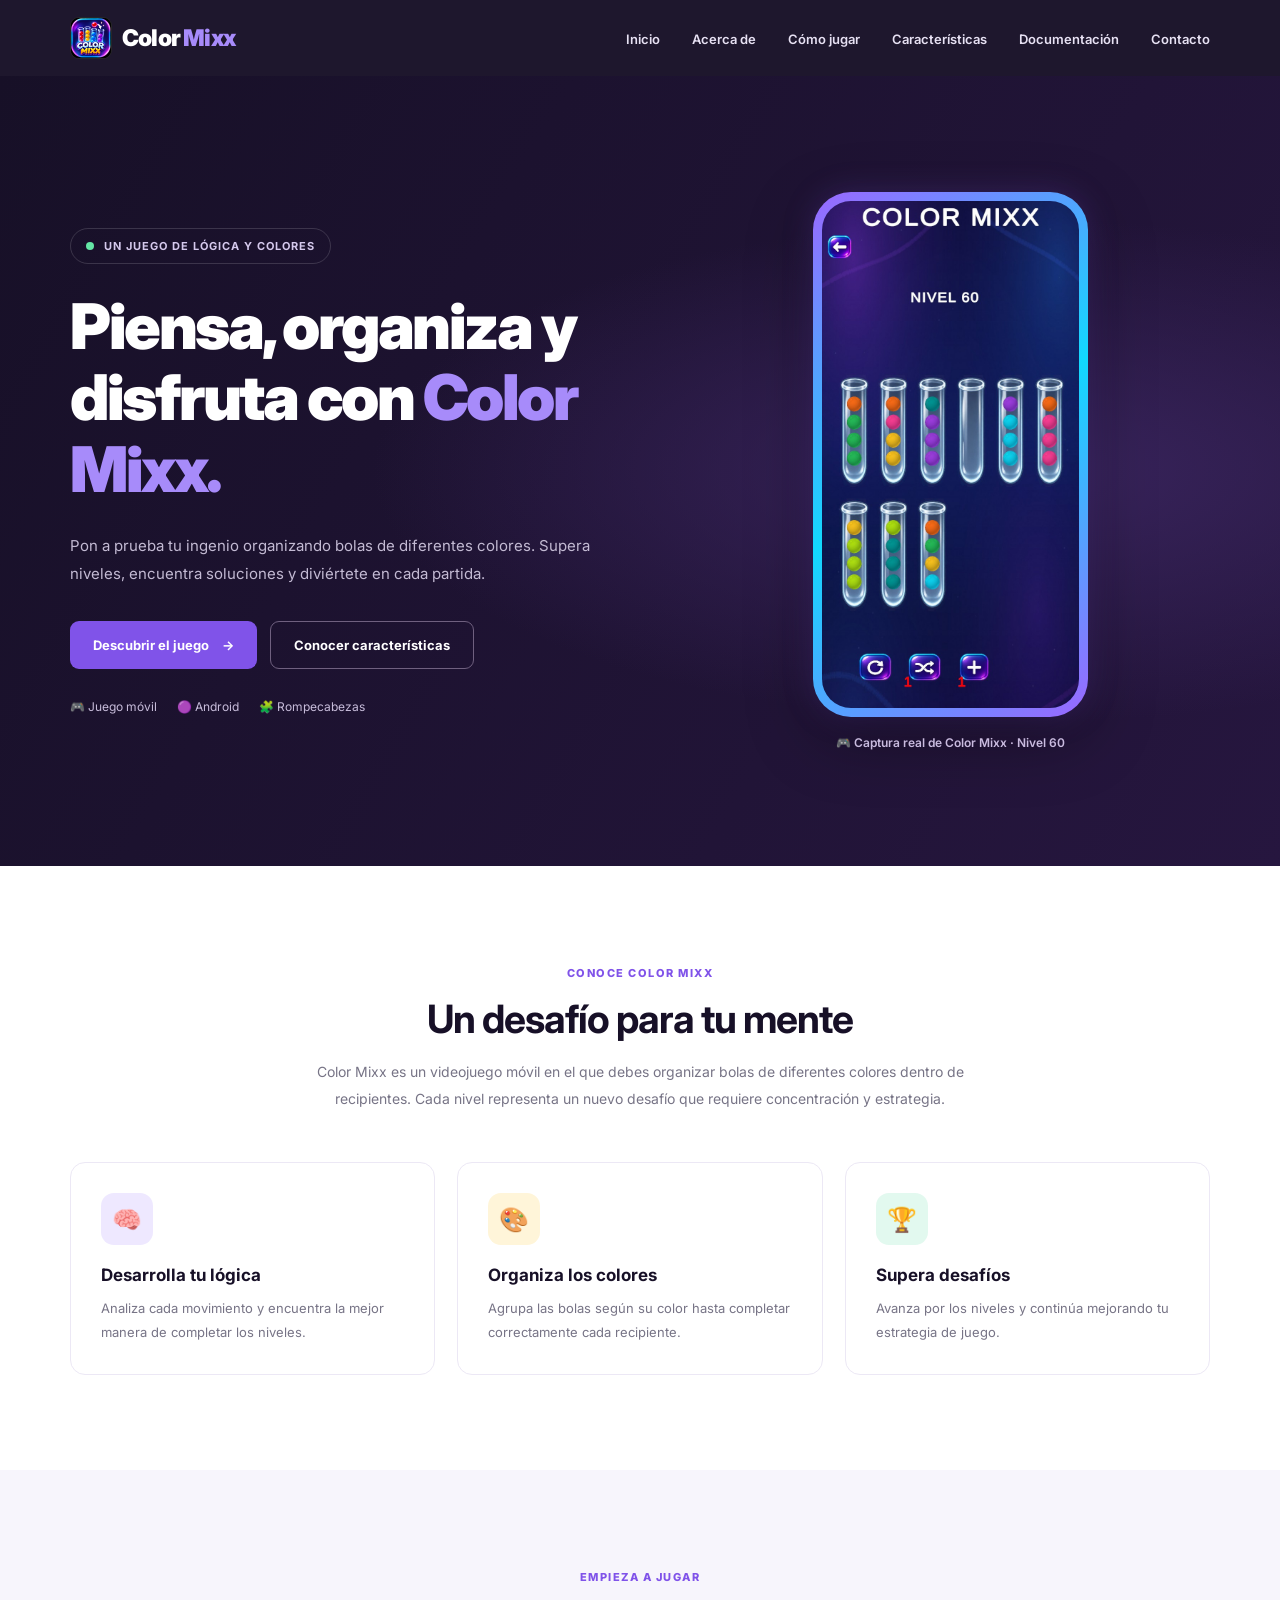
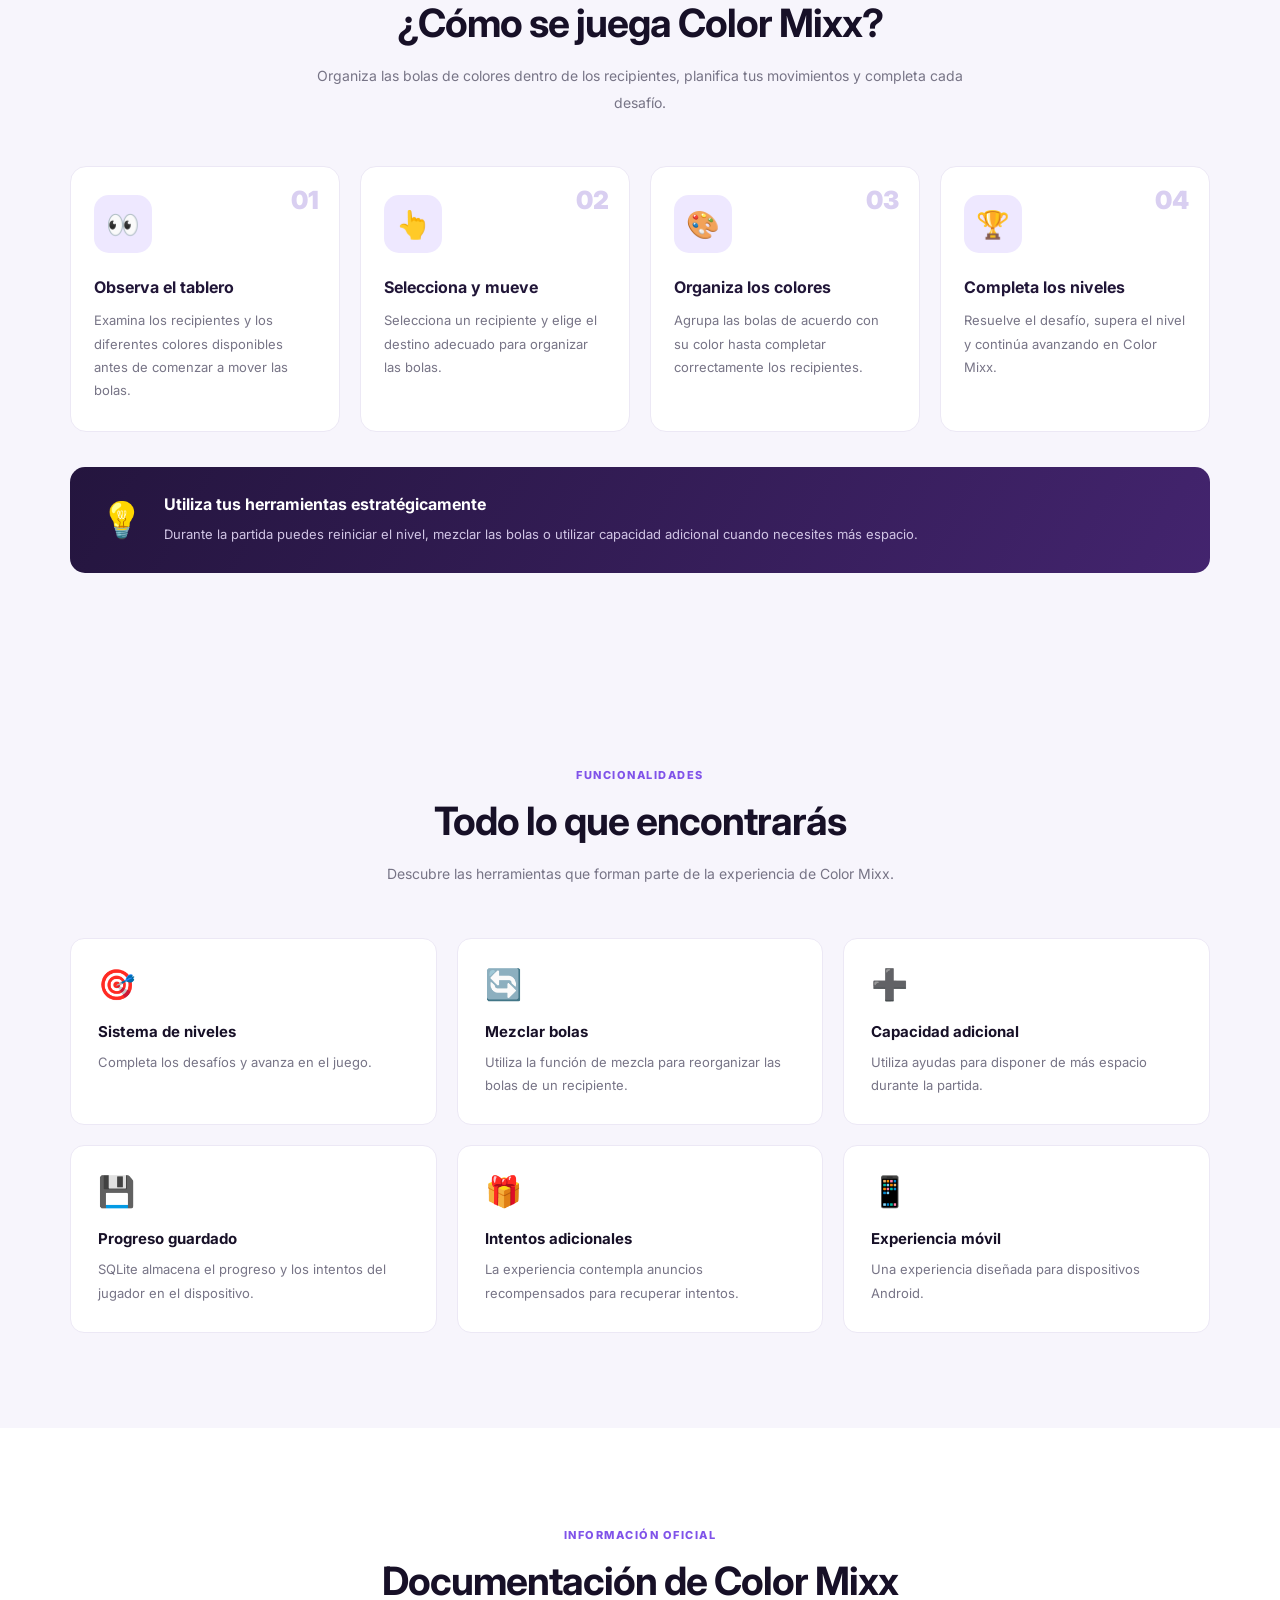
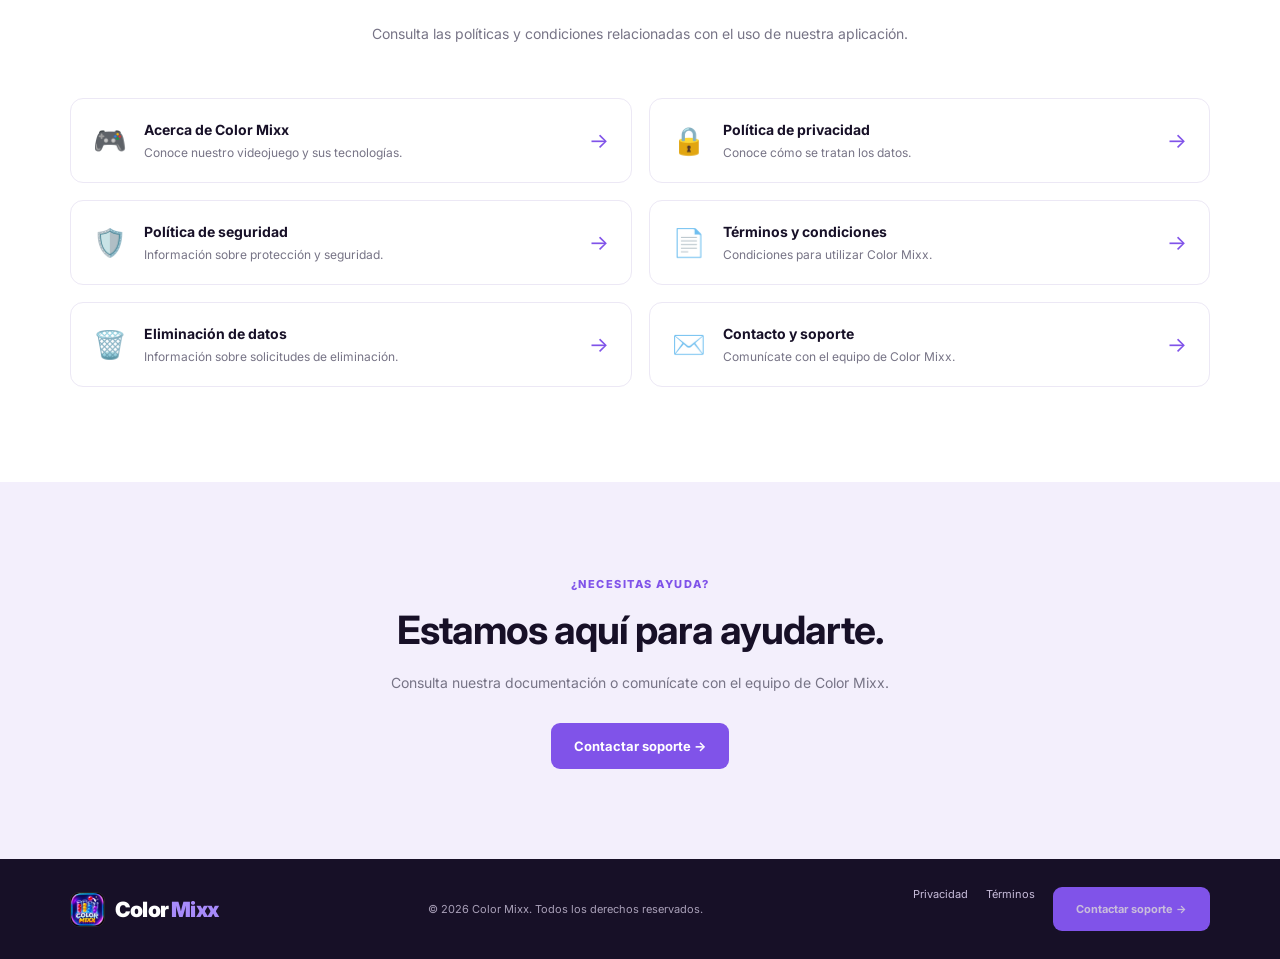
==== commit b00604e3: "Primera modificacion" ====
--- a/index.html
+++ b/index.html
@@ -40,10 +40,11 @@
 
             <ul class="nav-links" id="navLinks">
                 <li><a href="#inicio">Inicio</a></li>
+                <li><a href="pages/acerca.html">Acerca de</a></li>
                 <li><a href="#como-jugar">Cómo jugar</a></li>
                 <li><a href="#caracteristicas">Características</a></li>
                 <li><a href="#documentacion">Documentación</a></li>
-                <li><a href="#contacto">Contacto</a></li>
+                <li><a href="pages/contacto.html">Contacto</a></li>
             </ul>
 
         </nav>
@@ -358,6 +359,19 @@
 
                 <div class="documents-grid">
 
+                    <a href="pages/acerca.html" class="document-card">
+
+                        <span>🎮</span>
+
+                        <div>
+                            <h3>Acerca de Color Mixx</h3>
+                            <p>Conoce nuestro videojuego y sus tecnologías.</p>
+                        </div>
+
+                        <span class="document-arrow">→</span>
+
+                    </a>
+
                     <a href="pages/privacidad.html" class="document-card">
                         <span>🔒</span>
                         <div>
@@ -392,6 +406,19 @@
                             <p>Información sobre solicitudes de eliminación.</p>
                         </div>
                         <span class="document-arrow">→</span>
+                    </a>
+
+                    <a href="pages/contacto.html" class="document-card">
+
+                        <span>✉️</span>
+
+                        <div>
+                            <h3>Contacto y soporte</h3>
+                            <p>Comunícate con el equipo de Color Mixx.</p>
+                        </div>
+
+                        <span class="document-arrow">→</span>
+
                     </a>
 
                 </div>
@@ -451,7 +478,7 @@
             <div class="footer-links">
                 <a href="pages/privacidad.html">Privacidad</a>
                 <a href="pages/terminos.html">Términos</a>
-                <a href="pages/contacto.html">Contacto</a>
+                <a href="pages/contacto.html" class="btn btn-primary">Contactar soporte →</a>
             </div>
 
         </div>
